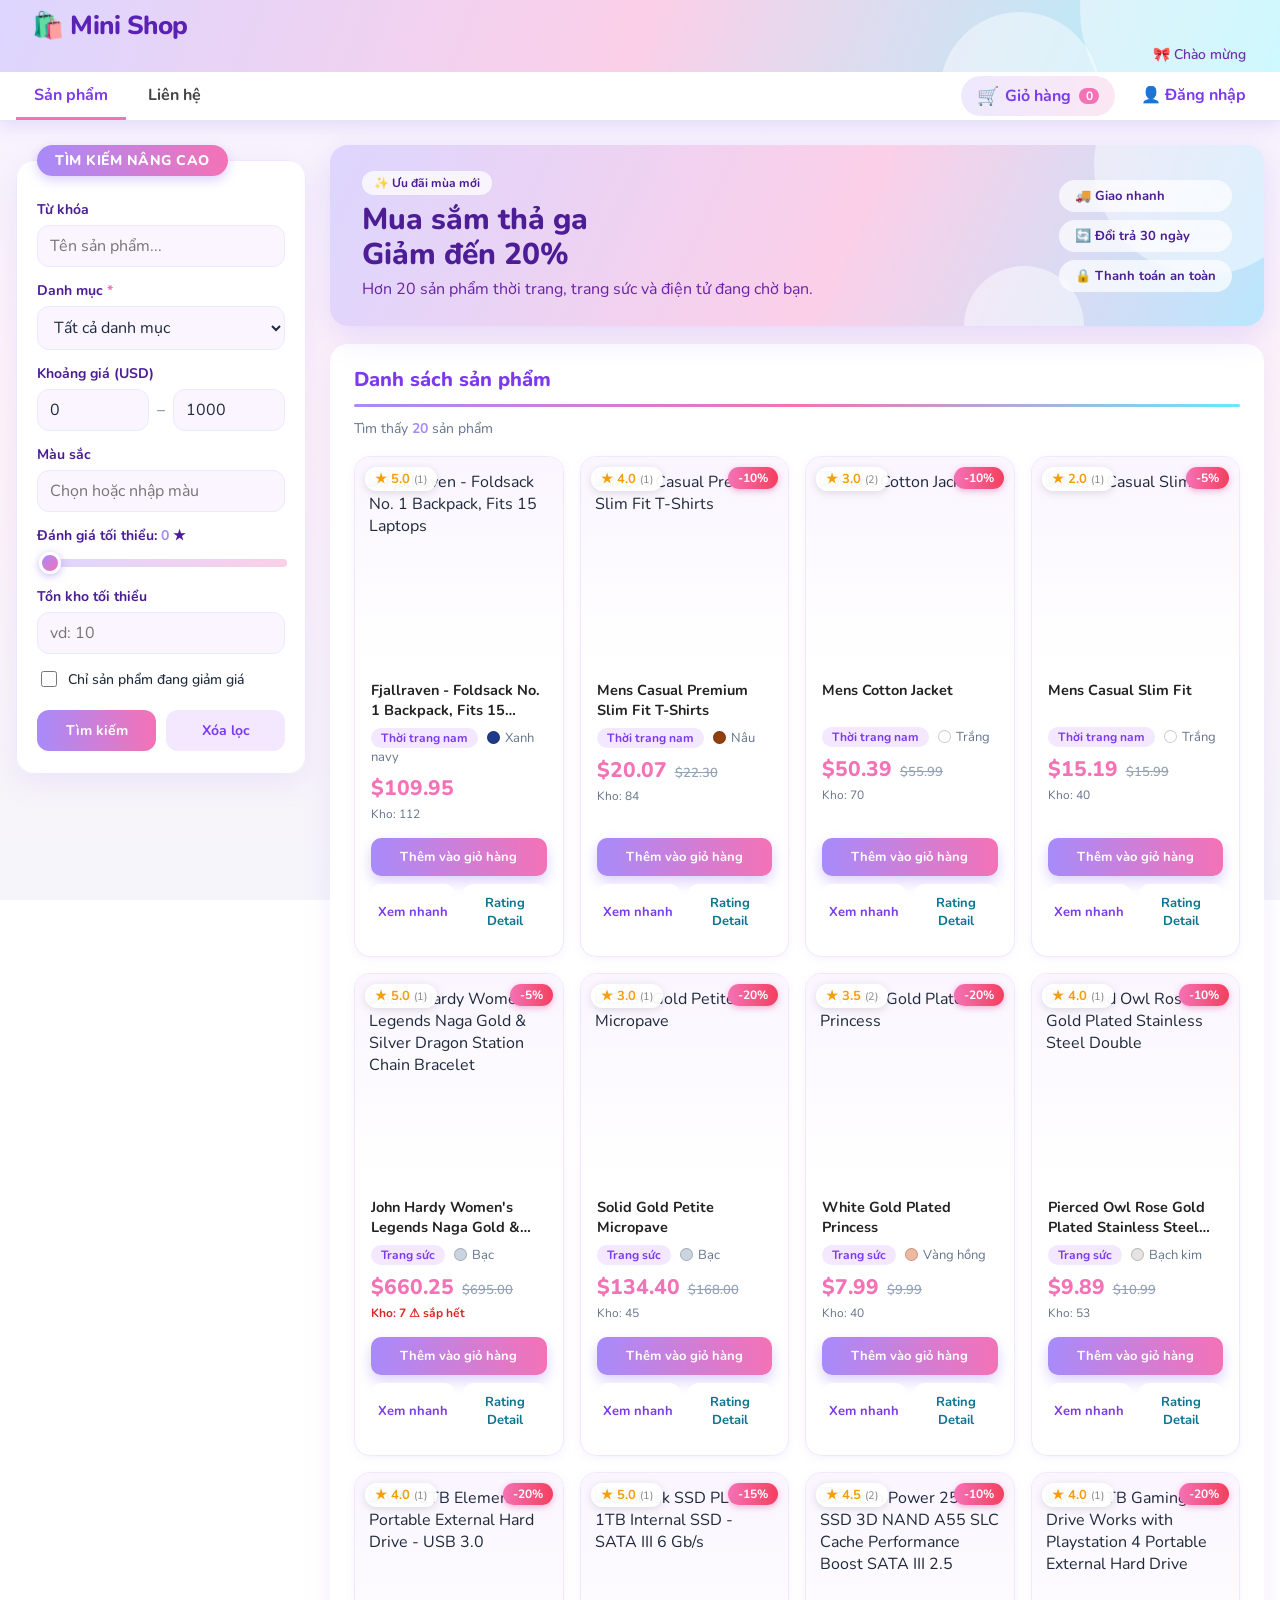
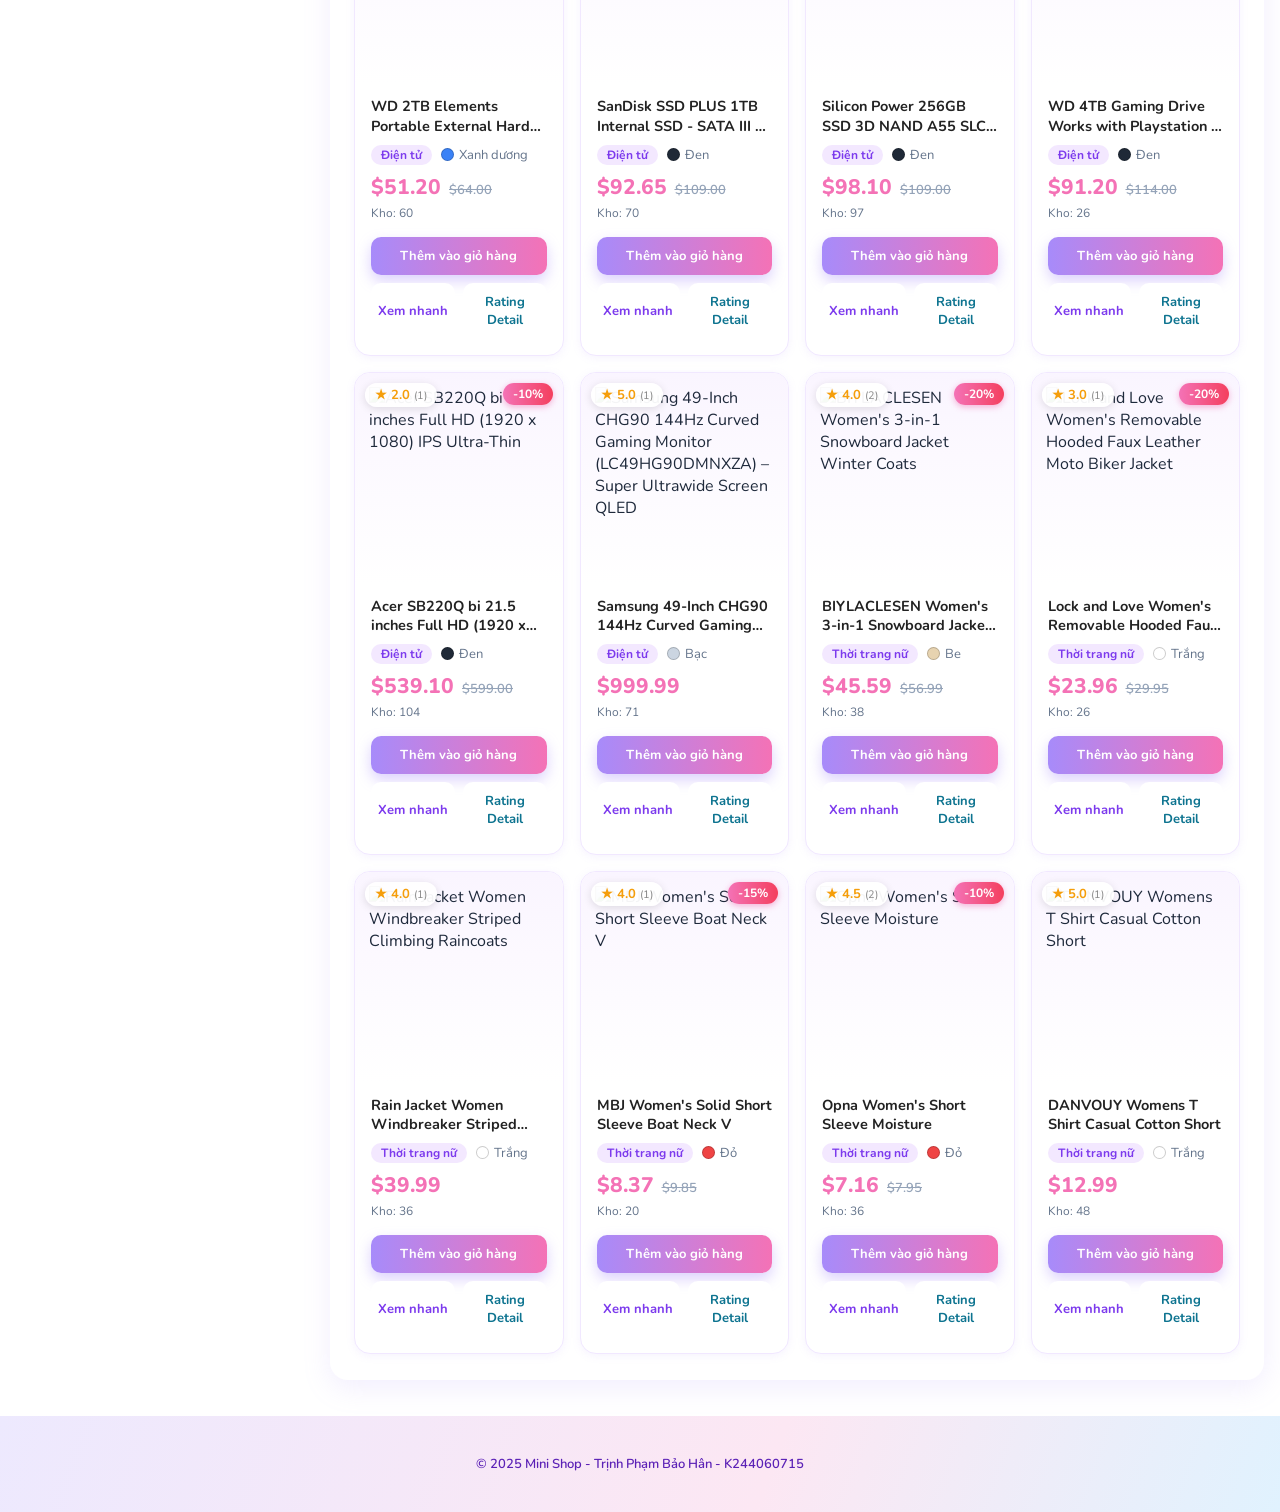
==== index.html @ b7e487e9 "Bai thi K244060715 - Mini Shop (index.html la trang chu) Co-Authored-By: Claude Sonnet 5.5 <noreply@" ====
<!DOCTYPE html>
<html lang="vi">
<head>
    <meta charset="utf-8" />
    <meta name="viewport" content="width=device-width, initial-scale=1" />
    <title>Danh sách sản phẩm - Mini Shop</title>
    <link rel="preconnect" href="https://fonts.googleapis.com" />
    <link href="https://fonts.googleapis.com/css2?family=Nunito:wght@400;600;700;800&display=swap" rel="stylesheet" />
    <link rel="stylesheet" href="css/main.css" />
</head>
<body>

    <!-- Header + menu duoc ghim (sticky) o dau trang -->
    <div class="site-top">
        <header class="site-header">
            <h1>Mini Shop</h1>
            <marquee class="slogan" direction="left" behavior="scroll" scrollamount="5" onmouseover="this.stop()" onmouseout="this.start()">
                🎀 Chào mừng đến Mini Shop – Cửa hàng bán hàng giả lập &nbsp;•&nbsp; 🚚 Miễn phí vận chuyển cho đơn từ $100 &nbsp;•&nbsp; 💜 Giảm giá đến 20% cho nhiều sản phẩm &nbsp;•&nbsp; ⭐ Đánh giá thật từ khách hàng
            </marquee>
        </header>
        <nav class="site-nav" aria-label="Menu chính">
            <ul>
                <li><a href="index.html" class="active">Sản phẩm</a></li>
                <li><a href="#">Liên hệ</a></li>
                <li class="cart-wrap">
                    <a href="#" id="lnkCart"><span class="cart-ico">🛒</span> Giỏ hàng <span id="spCart" class="cart-count">0</span></a>
                    <!-- Cau 6: Mini-cart de len man hinh (position:absolute, z-index) -->
                    <div id="miniCart" hidden>
                        <div class="mc-head"><strong>Giỏ hàng của bạn</strong><button type="button" data-action="close" title="Đóng">✕</button></div>
                        <div id="miniCartBody"></div>
                        <div class="mc-foot">
                            <span>Tổng tiền: <strong id="mcTotal">$0.00</strong></span>
                            <button type="button" id="btnCheckout" data-action="checkout">Thanh toán</button>
                        </div>
                    </div>
                </li>
                <li class="login-wrap"><a href="login.html">👤 Đăng nhập</a></li>
            </ul>
        </nav>
    </div>

    <div class="layout">

        <!-- Thanh bên: form tìm kiếm nâng cao -->
        <aside class="sidebar">
            <button type="button" id="btnFilter" class="filter-toggle" aria-expanded="false" aria-controls="frmSearch">🔍 Tìm kiếm nâng cao <span>▾</span></button>
            <form id="frmSearch" action="#" method="get" onsubmit="return search_products(event)" onreset="reset_search()">
                <fieldset>
                    <legend>Tìm kiếm nâng cao</legend>

                    <label for="txtKeyword">Từ khóa</label>
                    <input type="search" id="txtKeyword" name="keyword"
                           placeholder="Tên sản phẩm..."
                           minlength="2" maxlength="50"
                           pattern="[A-Za-z0-9À-ỹ\s\-',.&]+"
                           title="Từ 2 đến 50 ký tự: chữ, số, khoảng trắng và - ' , . &"
                           autocomplete="off" />

                    <label for="cbCategory">Danh mục <span class="req">*</span></label>
                    <select id="cbCategory" name="category" required>
                        <option value="">-- Chọn danh mục --</option>
                        <option value="all" selected>Tất cả danh mục</option>
                    </select>

                    <label for="numMin">Khoảng giá (USD)</label>
                    <div class="row">
                        <input type="number" id="numMin" name="priceMin"
                               min="0" max="1000" step="0.01" value="0" required
                               placeholder="Từ" aria-label="Giá thấp nhất" />
                        <span>–</span>
                        <input type="number" id="numMax" name="priceMax"
                               min="0" max="1000" step="0.01" value="1000" required
                               placeholder="Đến" aria-label="Giá cao nhất" />
                    </div>

                    <label for="cbColor">Màu sắc</label>
                    <input type="text" id="cbColor" name="color" list="dlColors"
                           placeholder="Chọn hoặc nhập màu"
                           maxlength="20" pattern="[A-Za-zÀ-ỹ\s]+"
                           title="Chỉ nhập chữ cái, ví dụ: Đen, Xanh navy" />
                    <datalist id="dlColors"></datalist>

                    <label for="rngRating">Đánh giá tối thiểu: <output id="outRating" for="rngRating">0</output> ★</label>
                    <input type="range" id="rngRating" name="rating"
                           min="0" max="5" step="0.5" value="0"
                           oninput="document.getElementById('outRating').value = this.value" />

                    <label for="numStock">Tồn kho tối thiểu</label>
                    <input type="number" id="numStock" name="stock" min="0" max="999" step="1" placeholder="vd: 10" />

                    <label class="chk">
                        <input type="checkbox" id="chkDiscount" name="onlyDiscount" value="1" />
                        Chỉ sản phẩm đang giảm giá
                    </label>

                    <div class="actions">
                        <button type="submit">Tìm kiếm</button>
                        <button type="reset" class="secondary">Xóa lọc</button>
                    </div>
                </fieldset>
            </form>
        </aside>

        <!-- Nội dung chính -->
        <main>
            <section class="banner" aria-label="Khuyến mãi">
                <div>
                    <span class="chip">✨ Ưu đãi mùa mới</span>
                    <h2>Mua sắm thả ga<br />Giảm đến 20%</h2>
                    <p>Hơn 20 sản phẩm thời trang, trang sức và điện tử đang chờ bạn.</p>
                </div>
                <div class="perks">
                    <span>🚚 Giao nhanh</span>
                    <span>🔄 Đổi trả 30 ngày</span>
                    <span>🔒 Thanh toán an toàn</span>
                </div>
            </section>

            <section class="products">
                <h2>Danh sách sản phẩm</h2>
                <p id="pResult" role="status">Đang tải dữ liệu...</p>
                <!-- Cau 3: luoi san pham. Cau 4: chi gan 1 event listener tren container nay -->
                <div id="gridProducts" class="grid"></div>
            </section>
        </main>
    </div>

    <footer class="site-footer">
        <p>&copy; 2025 Mini Shop - Trịnh Phạm Bảo Hân - K244060715</p>
    </footer>
    <dialog id="dlgInfo">
        <div id="dlgBody"></div>
        <form method="dialog"><button class="close">Đóng</button></form>
    </dialog>
    <!-- Cau 7: form thanh toan -->
    <dialog id="dlgCheckout">
        <h3>Thông tin giao hàng</h3>
        <form id="frmCheckout" novalidate>
            <label for="ckName">Họ và tên</label>
            <input type="text" id="ckName" name="fullName" placeholder="Nguyễn Văn A" autocomplete="off" />
            <span class="err" id="err_fullName"></span>

            <label for="ckPhone">Số điện thoại</label>
            <input type="tel" id="ckPhone" name="phone" placeholder="0912345678" autocomplete="off" />
            <span class="err" id="err_phone"></span>

            <label for="ckEmail">Email</label>
            <input type="text" id="ckEmail" name="email" placeholder="ten@gmail.com" autocomplete="off" />
            <span class="err" id="err_email"></span>

            <label for="ckAddress">Địa chỉ giao hàng</label>
            <input type="text" id="ckAddress" name="address" placeholder="Số nhà, đường, quận, thành phố" autocomplete="off" />
            <span class="err" id="err_address"></span>

            <label for="ckPay">Phương thức thanh toán</label>
            <select id="ckPay" name="payment">
                <option>Tiền mặt</option>
                <option>Chuyển khoản</option>
                <option>Ví MoMo</option>
                <option>Thẻ tín dụng</option>
            </select>

            <p class="ck-total">Tổng thanh toán: <strong id="ckTotal">$0.00</strong></p>
            <div class="ck-actions">
                <button type="submit" class="close">Xác nhận thanh toán</button>
                <button type="button" id="btnCancelCheckout" class="close cancel">Hủy</button>
            </div>
        </form>
    </dialog>

    <div id="toast" role="status"></div>

    <script src="js/main.js"></script>
    <script src="js/cart.js"></script>
    <script>
        load_products("datasets/products.xml", "datasets/reviews.xml", "datasets/customers.json", "cbCategory", "dlColors", "gridProducts");
        init_cart();
    </script>
</body>
</html>
---- css/main.css ----
:root {
    --primary: #a78bfa;
    --primary-dark: #7c3aed;
    --accent: #f472b6;
    --ink: #1e293b;
    --muted: #64748b;
    --line: #e2e8f0;
    --bg: #f5f5f5;
    --card: #ffffff;
}

* { box-sizing: border-box; }
body {
    margin: 0;
    font-family: "Segoe UI", Tahoma, Arial, sans-serif;
    background: var(--bg);
    color: var(--ink);
}

/* ---------- header / nav ---------- */
.site-header {
    background: linear-gradient(120deg, var(--primary-dark), var(--primary) 60%, #f472b6);
    color: #fff;
    padding: 26px 32px;
}
.site-header h1 { margin: 0; font-size: 30px; letter-spacing: .5px; }
.site-header p { margin: 6px 0 0; opacity: .85; }

.site-nav { background: #fff; border-bottom: 1px solid var(--line); box-shadow: 0 2px 8px rgba(15, 23, 42, .05); }
.site-nav ul { list-style: none; margin: 0 auto; padding: 0 16px; display: flex; gap: 4px; max-width: 1280px; }
.site-nav a {
    display: block; padding: 14px 18px; color: var(--muted); text-decoration: none; font-weight: 600;
    border-bottom: 3px solid transparent; transition: .15s;
}
.site-nav a:hover { color: var(--primary); }
.site-nav a.active { color: var(--primary); border-bottom-color: var(--primary); }

/* ---------- layout ---------- */
.layout { display: flex; gap: 24px; max-width: 1280px; margin: 24px auto; padding: 0 16px; align-items: flex-start; }
main { flex: 1; min-width: 0; }

/* ---------- sidebar / form ---------- */
.sidebar { width: 290px; flex-shrink: 0; position: sticky; top: 12px; }
.sidebar fieldset {
    background: var(--card); border: 0; border-radius: 16px; margin: 0; padding: 8px 20px 20px;
    box-shadow: 0 8px 24px rgba(15, 23, 42, .08);
}
.sidebar legend {
    font-weight: 700; font-size: 16px; color: #fff; background: var(--primary);
    padding: 6px 16px; border-radius: 20px;
}
.sidebar label { display: block; margin: 14px 0 6px; font-size: 13px; font-weight: 600; color: var(--muted); text-transform: uppercase; letter-spacing: .4px; }
.sidebar input[type=search], .sidebar input[type=text], .sidebar input[type=number], .sidebar select {
    width: 100%; padding: 9px 12px; border: 1.5px solid var(--line); border-radius: 10px;
    font: inherit; color: var(--ink); background: #f8fafc; transition: .15s;
}
.sidebar input:focus, .sidebar select:focus {
    outline: none; border-color: var(--primary); background: #fff; box-shadow: 0 0 0 3px rgba(139, 92, 246, .15);
}
.sidebar input[type=range] { width: 100%; accent-color: var(--primary); }
.sidebar output { color: var(--primary); font-weight: 700; }
.sidebar .row { display: flex; align-items: center; gap: 8px; color: var(--muted); }
.sidebar .chk { font-weight: 500; text-transform: none; letter-spacing: 0; font-size: 14px; color: var(--ink); display: flex; align-items: center; gap: 8px; cursor: pointer; }
.sidebar .chk input { accent-color: var(--primary); width: 16px; height: 16px; }
.req { color: var(--accent); }

/* trang thai validation cua HTML5 */
.sidebar input:invalid, .sidebar select:invalid { border-color: var(--accent); background: #fff1f2; }
.sidebar input:valid:not(:placeholder-shown) { border-color: #22c55e; }

.actions { display: flex; gap: 10px; margin-top: 20px; }
.actions button {
    flex: 1; padding: 11px; border: 0; border-radius: 10px; background: var(--primary); color: #fff;
    font: inherit; font-weight: 600; cursor: pointer; transition: .15s;
}
.actions button:hover { background: var(--primary-dark); transform: translateY(-1px); }
.actions button.secondary { background: #e2e8f0; color: var(--ink); }
.actions button.secondary:hover { background: #cbd5e1; }

/* ---------- danh sach san pham ---------- */
.products {
    background: var(--card); border-radius: 16px; padding: 22px 24px;
    box-shadow: 0 8px 24px rgba(15, 23, 42, .08);
}
.products h2 { margin: 0 0 4px; font-size: 22px; }
#pResult { margin: 0 0 16px; color: var(--muted); font-size: 14px; }
#pResult strong { color: var(--primary); }
.empty { grid-column: 1 / -1; text-align: center; color: var(--muted); padding: 30px 0; }

/* Cau 3: CSS Grid - Desktop 4 cot, Tablet 2 cot, Mobile 1 cot */
.grid { display: grid; grid-template-columns: repeat(4, 1fr); gap: 18px; }
@media (max-width: 1024px) { .grid { grid-template-columns: repeat(2, 1fr); } }
@media (max-width: 600px)  { .grid { grid-template-columns: 1fr; } }

.card {
    display: flex; flex-direction: column; background: #fff; border: 1px solid var(--line);
    border-radius: 14px; overflow: hidden; transition: transform .2s, box-shadow .2s;
}
.card:hover { transform: translateY(-4px); box-shadow: 0 14px 28px rgba(139, 92, 246, .18); }

.thumb { position: relative; height: 200px; background: #fff; padding: 14px; border-bottom: 1px solid var(--line); }
.thumb img { width: 100%; height: 100%; object-fit: contain; transition: transform .25s; }
.card:hover .thumb img { transform: scale(1.06); }
/* the <span> sao trung binh chen len anh (tao bang JS) */
.stars {
    position: absolute; left: 10px; top: 10px; padding: 3px 10px; border-radius: 20px;
    background: rgba(15, 23, 42, .85); color: #fbbf24; font-size: 13px; font-weight: 700;
}
.stars small { color: #cbd5e1; font-weight: 400; }
.stars.none { color: #cbd5e1; font-weight: 400; font-size: 12px; }
.sale { position: absolute; right: 10px; top: 10px; padding: 3px 9px; border-radius: 20px; background: var(--accent); color: #fff; font-size: 12px; font-weight: 700; }

.info { padding: 12px 14px 4px; flex: 1; }
.info h3 {
    margin: 0 0 8px; font-size: 14px; line-height: 1.35; min-height: 38px;
    display: -webkit-box; -webkit-line-clamp: 2; -webkit-box-orient: vertical; overflow: hidden;
}
.meta { margin: 0 0 8px; font-size: 13px; color: var(--muted); }
.tag { display: inline-block; padding: 2px 9px; margin-right: 6px; border-radius: 20px; background: #f5f3ff; color: var(--primary); font-size: 12px; font-weight: 600; }
.dot { display: inline-block; width: 13px; height: 13px; margin-right: 5px; border-radius: 50%; border: 1px solid rgba(0, 0, 0, .2); vertical-align: -2px; }
.price { margin: 0; font-size: 20px; font-weight: 700; color: var(--accent); }
.price del { margin-left: 8px; color: #94a3b8; font-size: 13px; font-weight: 400; }
.stock { margin: 4px 0 0; font-size: 12px; color: var(--muted); }
.stock.low { color: #dc2626; font-weight: 700; }
.stock.low::after { content: " ⚠ sắp hết"; }

.btns { display: grid; grid-template-columns: 1fr 1fr; gap: 8px; padding: 12px 14px 14px; }
.btns button { padding: 9px 6px; border: 0; border-radius: 9px; font: inherit; font-size: 13px; font-weight: 600; cursor: pointer; transition: .15s; }
.b-add { grid-column: 1 / -1; background: var(--primary); color: #fff; }
.b-add:hover { background: var(--primary-dark); }
.b-quick { background: #f5f3ff; color: var(--primary); }
.b-quick:hover { background: #ede9fe; }
.b-rating { background: #fffbeb; color: #b45309; }
.b-rating:hover { background: #fef3c7; }

/* Cau 3: Skeleton Loading bang CSS3 animation */
.skeleton { padding: 14px; gap: 10px; pointer-events: none; }
.sk {
    border-radius: 8px;
    background: linear-gradient(90deg, #e2e8f0 25%, #f1f5f9 50%, #e2e8f0 75%);
    background-size: 200% 100%;
    animation: shimmer 1.3s infinite linear;
}
.sk-img { height: 170px; }
.sk-line { height: 14px; }
.sk-line.short { width: 70%; }
.sk-line.shorter { width: 40%; }
.sk-btn { height: 36px; margin-top: 6px; }
@keyframes shimmer { from { background-position: 200% 0; } to { background-position: -200% 0; } }

/* gio hang, toast, dialog */
.cart-count { display: inline-block; min-width: 20px; padding: 0 6px; margin-left: 4px; border-radius: 10px; background: var(--accent); color: #fff; font-size: 12px; text-align: center; }
#toast {
    position: fixed; left: 50%; bottom: 30px; transform: translate(-50%, 30px); opacity: 0; pointer-events: none;
    background: #0f172a; color: #fff; padding: 12px 20px; border-radius: 10px; transition: .25s; z-index: 50;
}
#toast.show { opacity: 1; transform: translate(-50%, 0); }
dialog { border: 0; border-radius: 16px; padding: 24px; width: min(560px, 92vw); box-shadow: 0 20px 50px rgba(15, 23, 42, .35); }
dialog::backdrop { background: rgba(15, 23, 42, .55); backdrop-filter: blur(2px); }
dialog h3 { margin: 0 0 10px; }
dialog .close { margin-top: 14px; padding: 9px 22px; border: 0; border-radius: 9px; background: var(--primary); color: #fff; font: inherit; font-weight: 600; cursor: pointer; }
.qv { display: flex; gap: 18px; }
.qv img { width: 150px; height: 150px; object-fit: contain; border: 1px solid var(--line); border-radius: 10px; padding: 8px; }
.qv .desc { font-size: 14px; color: var(--muted); }
.avg { font-size: 22px; font-weight: 700; color: #d97706; margin: 0 0 8px; }
.avg small { font-size: 13px; color: var(--muted); font-weight: 400; }
.reviews { list-style: none; margin: 0; padding: 0; max-height: 320px; overflow: auto; }
.reviews li { padding: 10px 0; border-top: 1px solid var(--line); font-size: 14px; }
.rs { color: #f59e0b; letter-spacing: 1px; }
@media (max-width: 600px) { .qv { flex-direction: column; } }
/* ---------- footer ---------- */
.site-footer { text-align: center; padding: 22px; color: var(--muted); font-size: 13px; }

/* ---------- responsive ---------- */
@media (max-width: 1024px) {
    .layout { flex-direction: column; }
    .sidebar { width: 100%; position: static; }
    .products { overflow-x: auto; }
}

/* ================= lam dep them ================= */
body { background: var(--bg); background-attachment: fixed; }

.site-header { position: relative; overflow: hidden; }
.site-header::before, .site-header::after {
    content: ""; position: absolute; border-radius: 50%; background: rgba(255, 255, 255, .1);
}
.site-header::before { width: 260px; height: 260px; right: -60px; top: -120px; }
.site-header::after { width: 160px; height: 160px; right: 180px; bottom: -100px; }
.site-header h1::before { content: "🛍️ "; }

.site-nav { background: #fff; }

.sidebar fieldset, .products { border: 1px solid rgba(255, 255, 255, .8); }
.sidebar legend { box-shadow: 0 4px 10px rgba(139, 92, 246, .35); }

.products h2::before { content: ""; display: inline-block; width: 6px; height: 22px; margin-right: 10px; vertical-align: -4px; border-radius: 3px; background: linear-gradient(var(--primary), #f472b6); }

.actions button:not(.secondary) { box-shadow: 0 6px 14px rgba(139, 92, 246, .35); }
::selection { background: #ddd6fe; }

/* ================= phong cach Shopee / Lazada ================= */
body { background: var(--bg); }

.site-header { background: linear-gradient(120deg, #7c3aed, #a78bfa 40%, #f472b6 78%, #67e8f9); padding: 22px 32px 26px; }
.site-header h1 { font-size: 32px; font-weight: 800; letter-spacing: -.5px; }
.site-header::before, .site-header::after { background: rgba(255, 255, 255, .12); }

.site-nav { background: #fff; box-shadow: 0 1px 0 var(--line); }
.site-nav a { color: #444; }
.site-nav a:hover, .site-nav a.active { color: var(--primary); }

.sidebar fieldset, .products { border-radius: 4px; box-shadow: 0 1px 3px rgba(0, 0, 0, .1); border: 0; }
.sidebar legend { border-radius: 2px; background: var(--primary); box-shadow: none; text-transform: uppercase; font-size: 13px; letter-spacing: .5px; }
.sidebar input[type=search], .sidebar input[type=text], .sidebar input[type=number], .sidebar select { border-radius: 2px; background: #fff; border: 1px solid #dcdcdc; }
.sidebar input:focus, .sidebar select:focus { border-color: var(--primary); box-shadow: none; }
.sidebar label { text-transform: none; letter-spacing: 0; color: #333; font-size: 14px; }
.actions button { border-radius: 2px; text-transform: uppercase; font-size: 13px; box-shadow: none !important; }
.actions button:hover { transform: none; }
.actions button.secondary { background: #fff; border: 1px solid #ccc; color: #555; }

.products { padding: 18px 20px; }
.products h2 { font-size: 18px; text-transform: uppercase; color: var(--primary); border-bottom: 2px solid var(--primary); padding-bottom: 12px; margin-bottom: 12px; }
.products h2::before { display: none; }

.grid { gap: 10px; }
.card { border-radius: 4px; border: 1px solid transparent; box-shadow: 0 1px 2px rgba(0, 0, 0, .1); }
.card:hover { transform: translateY(-2px); border-color: var(--primary); box-shadow: 0 4px 12px rgba(0, 0, 0, .15); }
.thumb { border-bottom: 0; background: #fafafa; }
.stars { left: 0; top: 10px; border-radius: 0 10px 10px 0; background: #fff7e0; color: #f59e0b; box-shadow: 0 1px 3px rgba(0, 0, 0, .15); }
.stars small { color: #888; }
.stars.none { color: #999; }
.sale { right: 0; top: 0; border-radius: 0 0 0 6px; background: #ffd839; color: var(--primary); padding: 6px 8px; font-size: 12px; }
.info h3 { font-weight: 500; font-size: 14px; color: #222; }
.tag { border-radius: 2px; background: transparent; border: 1px solid var(--primary); color: var(--primary); padding: 1px 6px; }
.price { font-size: 19px; font-weight: 500; }
.price::before { content: ""; }
.btns button { border-radius: 2px; font-weight: 500; }
.b-add { background: var(--primary); }
.b-quick { background: #fff; border: 1px solid #ccc; color: #555; }
.b-quick:hover { background: #fafafa; border-color: var(--primary); color: var(--primary); }
.b-rating { background: #fff; border: 1px solid #f5c26b; color: #d97706; }
.b-rating:hover { background: #fffaf0; }
dialog { border-radius: 4px; }
dialog .close { border-radius: 2px; }
.cart-count { background: #fff; color: var(--primary); border: 1px solid var(--primary); }
.site-footer { background: #fff; margin-top: 30px; border-top: 4px solid var(--primary); }
/* ================= Cau 6: Mini-cart (position:absolute + z-index) ================= */
.cart-wrap { position: relative; }
#miniCart {
    position: absolute; right: 0; top: calc(100% + 6px); z-index: 1000;
    width: 420px; max-width: 92vw; background: #fff; border-radius: 4px;
    box-shadow: 0 10px 30px rgba(0, 0, 0, .3); border: 1px solid var(--line);
}
#miniCart[hidden] { display: none; }
#miniCart::before { content: ""; position: absolute; right: 30px; top: -8px; border: 8px solid transparent; border-top: 0; border-bottom-color: var(--primary); }
.mc-head { display: flex; justify-content: space-between; align-items: center; padding: 10px 14px; background: var(--primary); color: #fff; border-radius: 4px 4px 0 0; }
.mc-head button { background: none; border: 0; color: #fff; font-size: 16px; cursor: pointer; }
#miniCartBody { max-height: 320px; overflow: auto; padding: 6px 10px; }
.mc-empty { text-align: center; color: var(--muted); padding: 22px 0; margin: 0; }
#miniCartBody table { width: 100%; border-collapse: collapse; }
#miniCartBody th { text-align: left; font-size: 12px; color: var(--muted); font-weight: 600; padding: 6px 4px; border-bottom: 1px solid var(--line); }
#miniCartBody td { padding: 8px 4px; border-bottom: 1px solid #f0f0f0; font-size: 13px; vertical-align: middle; }
#miniCartBody td:first-child { display: flex; gap: 8px; align-items: center; }
#miniCartBody td img { width: 42px; height: 42px; object-fit: contain; border: 1px solid var(--line); border-radius: 4px; }
.mc-name { display: -webkit-box; -webkit-line-clamp: 2; -webkit-box-orient: vertical; overflow: hidden; font-weight: 500; color: #222; }
#miniCartBody small { color: var(--muted); }
.mc-qty { white-space: nowrap; }
.mc-qty button { width: 22px; height: 22px; border: 1px solid #ccc; background: #fff; border-radius: 2px; cursor: pointer; line-height: 1; }
.mc-qty button:hover { border-color: var(--primary); color: var(--primary); }
.mc-qty span { display: inline-block; min-width: 24px; text-align: center; }
.mc-del { border: 0; background: none; color: #999; cursor: pointer; }
.mc-del:hover { color: var(--primary); }
.mc-foot { display: flex; justify-content: space-between; align-items: center; padding: 12px 14px; border-top: 1px solid var(--line); background: #fafafa; border-radius: 0 0 4px 4px; }
.mc-foot strong { color: var(--primary); font-size: 18px; }
#btnCheckout { padding: 9px 20px; border: 0; border-radius: 2px; background: var(--primary); color: #fff; font: inherit; font-weight: 600; cursor: pointer; }
#btnCheckout:disabled { background: #ccc; cursor: not-allowed; }

/* ================= Cau 7: form thanh toan ================= */
#frmCheckout label { display: block; margin: 12px 0 4px; font-size: 14px; font-weight: 600; }
#frmCheckout input, #frmCheckout select { width: 100%; padding: 9px 12px; border: 1px solid #ccc; border-radius: 2px; font: inherit; }
#frmCheckout input:focus, #frmCheckout select:focus { outline: none; border-color: var(--primary); }
#frmCheckout input.ok { border-color: #22c55e; background: #f0fdf4; }
#frmCheckout input.bad { border-color: #dc2626; background: #fef2f2; }
.err { display: block; min-height: 16px; margin-top: 3px; font-size: 12px; color: #dc2626; }
.ck-total { margin: 14px 0 0; font-size: 15px; }
.ck-total strong { color: var(--primary); font-size: 20px; }
.ck-actions { display: flex; gap: 10px; }
dialog .close.cancel { background: #fff; color: #555; border: 1px solid #ccc; }

/* ================= Bang mau: hong - tim - xanh bien ================= */
:root { --sea: #06b6d4; }
body { background: linear-gradient(180deg, #f5f3ff 0, #fdf2f8 420px, #f5f5fa 900px) fixed; }
.site-nav a.active { border-bottom-color: var(--accent); }
.products h2 { color: var(--primary-dark); border-bottom: 0; position: relative; }
.products h2::after { content: ""; position: absolute; left: 0; right: 0; bottom: 0; height: 3px; border-radius: 3px; background: linear-gradient(90deg, #a78bfa, #f472b6, #67e8f9); }
.sidebar legend { background: linear-gradient(90deg, #a78bfa, #f472b6); }
.actions button:not(.secondary), .b-add, #btnCheckout, dialog .close:not(.cancel) { background: linear-gradient(90deg, #a78bfa, #f472b6); }
.actions button:not(.secondary):hover, .b-add:hover, #btnCheckout:not(:disabled):hover, dialog .close:not(.cancel):hover { background: linear-gradient(90deg, #8b5cf6, #ec6bab); }
#btnCheckout:disabled { background: #ccc; }
.sale { top: 10px; right: 10px; border-radius: 20px; background: linear-gradient(90deg, #f472b6, #f43f5e); color: #fff; padding: 3px 10px; box-shadow: 0 2px 6px rgba(236, 72, 153, .4); }
.stars { background: rgba(255, 255, 255, .95); }
.tag { border-color: #c4b5fd; color: var(--primary-dark); background: #f5f3ff; }
.price { color: var(--accent); font-weight: 700; }
.b-quick:hover { border-color: var(--sea); color: var(--sea); }
.b-rating { border-color: #67e8f9; color: #0e7490; }
.b-rating:hover { background: #ecfeff; }
.card:hover { border-color: #c4b5fd; box-shadow: 0 10px 24px rgba(139, 92, 246, .2); }
.cart-count { background: var(--accent); color: #fff; border: 0; }
.site-footer { border-top: 4px solid; border-image: linear-gradient(90deg, #a78bfa, #f472b6, #67e8f9) 1; }
#miniCart::before { border-bottom-color: #a78bfa; }
.mc-head { background: linear-gradient(90deg, #a78bfa, #f472b6); }
.mc-foot strong { color: var(--accent); }

/* ================= Thong bao (toast) kieu web ban hang ================= */
#toast {
    position: fixed; top: 76px; right: 20px; left: auto; bottom: auto; z-index: 3000;
    display: flex; align-items: center; gap: 12px; width: 380px; max-width: calc(100vw - 24px);
    padding: 14px 16px 16px; background: #fff; color: var(--ink); border-radius: 14px; overflow: hidden;
    box-shadow: 0 18px 40px rgba(91, 33, 182, .28), 0 0 0 1px rgba(139, 92, 246, .15);
    opacity: 0; transform: translateX(120%); pointer-events: none; transition: transform .35s cubic-bezier(.2, .9, .3, 1.2), opacity .25s;
}
#toast.show { opacity: 1; transform: translateX(0); pointer-events: auto; }
#toast::before { content: ""; position: absolute; left: 0; top: 0; bottom: 0; width: 5px; background: linear-gradient(#a78bfa, #f472b6, #67e8f9); }
.t-img { width: 56px; height: 56px; flex-shrink: 0; object-fit: contain; background: #fff; border: 1px solid var(--line); border-radius: 10px; padding: 4px; }
.t-ok { flex-shrink: 0; width: 40px; height: 40px; display: grid; place-items: center; border-radius: 50%; background: linear-gradient(135deg, #67e8f9, #a78bfa); color: #fff; font-weight: 700; font-size: 20px; }
.t-text { flex: 1; min-width: 0; display: flex; flex-direction: column; gap: 2px; }
.t-text strong { font-size: 14px; color: #16a34a; }
.t-text strong::before { content: "✔ "; }
.t-name { font-size: 13px; font-weight: 600; white-space: nowrap; overflow: hidden; text-overflow: ellipsis; }
.t-sub { font-size: 12px; color: var(--muted); }
.t-view { flex-shrink: 0; padding: 8px 12px; border: 0; border-radius: 8px; background: linear-gradient(90deg, #a78bfa, #f472b6); color: #fff; font: inherit; font-size: 12px; font-weight: 600; cursor: pointer; }
.t-view:hover { filter: brightness(1.1); }
.t-bar { position: absolute; left: 0; bottom: 0; height: 3px; width: 100%; background: linear-gradient(90deg, #a78bfa, #f472b6, #67e8f9); transform-origin: left; }
#toast.show .t-bar { animation: toastbar 3.5s linear forwards; }
@keyframes toastbar { from { transform: scaleX(1); } to { transform: scaleX(0); } }
@media (max-width: 600px) { #toast { top: 64px; right: 12px; } }

/* ================= Header ghim + pastel + chu chay (marquee) ================= */
.site-top { position: sticky; top: 0; z-index: 100; box-shadow: 0 4px 16px rgba(167, 139, 250, .25); }
.site-header {
    background: linear-gradient(110deg, #ddd6fe, #fbcfe8 50%, #a5f3fc);
    color: #4c1d95; padding: 10px 32px 8px;
}
.site-header::before, .site-header::after { background: rgba(255, 255, 255, .45); }
.site-header h1 { font-size: 26px; line-height: 1.2; color: #5b21b6; }
.site-header .slogan { display: block; margin-top: 4px; font-size: 14px; font-weight: 500; color: #6b21a8; opacity: 1; }
.site-nav { position: static; top: auto; background: #fff; backdrop-filter: none; box-shadow: none; }
.site-nav a { padding: 11px 18px; }

/* cac phan tu dinh o tren phai tru hao chieu cao header ghim */
.sidebar { top: 140px; }
#toast { top: 150px; }
@media (max-width: 1024px) { .sidebar { top: auto; } }
@media (max-width: 600px) { #toast { top: 140px; } .site-header { padding: 8px 16px; } }

/* ================= Lam dep them: font, banner, the san pham, form ================= */
body, button, input, select { font-family: "Nunito", "Segoe UI", Tahoma, Arial, sans-serif; }
html { scroll-behavior: smooth; }

/* banner khuyen mai */
.banner {
    position: relative; overflow: hidden; display: flex; justify-content: space-between; align-items: center; gap: 20px; flex-wrap: wrap;
    margin-bottom: 18px; padding: 26px 32px; border-radius: 18px; color: #4c1d95;
    background: linear-gradient(115deg, #ddd6fe 0%, #fbcfe8 55%, #bae6fd 100%);
    box-shadow: 0 10px 30px rgba(167, 139, 250, .25);
}
.banner::before, .banner::after { content: ""; position: absolute; border-radius: 50%; background: rgba(255, 255, 255, .45); }
.banner::before { width: 220px; height: 220px; right: -50px; top: -90px; }
.banner::after { width: 120px; height: 120px; right: 180px; bottom: -60px; }
.banner > * { position: relative; z-index: 1; }
.banner h2 { margin: 8px 0 6px; font-size: 30px; line-height: 1.15; font-weight: 800; }
.banner p { margin: 0; color: #6b21a8; }
.chip { display: inline-block; padding: 4px 12px; border-radius: 20px; background: rgba(255, 255, 255, .75); font-size: 12px; font-weight: 700; }
.perks { display: flex; flex-direction: column; gap: 8px; }
.perks span { padding: 7px 16px; border-radius: 20px; background: rgba(255, 255, 255, .7); font-size: 13px; font-weight: 700; backdrop-filter: blur(4px); }

/* khung noi dung */
.sidebar fieldset, .products { border-radius: 18px; box-shadow: 0 8px 28px rgba(167, 139, 250, .15); }
.products { padding: 22px 24px 26px; }
.products h2 { font-size: 20px; font-weight: 800; text-transform: none; letter-spacing: 0; padding-bottom: 14px; }
#pResult { margin-bottom: 18px; }

/* the san pham */
.grid { gap: 16px; }
.card { border-radius: 16px; border: 1px solid #f1e8ff; box-shadow: 0 2px 8px rgba(167, 139, 250, .1); transition: transform .25s, box-shadow .25s, border-color .25s; }
.card:hover { transform: translateY(-6px); border-color: #ddd6fe; box-shadow: 0 16px 32px rgba(167, 139, 250, .28); }
.thumb { height: 210px; background: linear-gradient(180deg, #faf5ff, #fff); }
.stars { border-radius: 20px; left: 10px; padding: 3px 10px; box-shadow: 0 2px 8px rgba(0, 0, 0, .12); }
.info { padding: 14px 16px 4px; }
.info h3 { font-size: 14.5px; font-weight: 700; }
.tag { border: 0; border-radius: 20px; background: #f3e8ff; color: #7c3aed; padding: 2px 10px; font-weight: 700; }
.price { font-size: 21px; font-weight: 800; }
.price del { font-weight: 600; }
.btns { padding: 12px 16px 16px; }
.btns button { border-radius: 10px; padding: 10px 6px; font-weight: 700; }
.b-add { box-shadow: 0 6px 14px rgba(167, 139, 250, .4); }
.b-add:hover { transform: translateY(-1px); }
.b-quick { border: 1.5px solid #e9d5ff; color: #7c3aed; }
.b-rating { border: 1.5px solid #bae6fd; color: #0e7490; }

/* form tim kiem */
.sidebar fieldset { padding: 10px 20px 22px; border: 1px solid #f1e8ff; background: #fff; }
.sidebar legend { border-radius: 20px; padding: 6px 18px; font-size: 14px; font-weight: 800; box-shadow: 0 4px 12px rgba(167, 139, 250, .4); }
.sidebar label { font-weight: 700; color: #4c1d95; }
.sidebar input[type=search], .sidebar input[type=text], .sidebar input[type=number], .sidebar select { border-radius: 12px; border: 1.5px solid #ede9fe; background: #faf5ff; }
.sidebar input:focus, .sidebar select:focus { background: #fff; border-color: #a78bfa; box-shadow: 0 0 0 4px rgba(167, 139, 250, .2); }
.actions button { border-radius: 12px; text-transform: none; font-size: 14px; font-weight: 700; }
.actions button.secondary { background: #f3e8ff; border: 0; color: #7c3aed; }

/* menu */
.site-nav a { font-weight: 700; border-radius: 0; }
.site-nav a.active { color: #7c3aed; border-bottom-color: #f472b6; }

/* hop thoai + mini-cart */
dialog { border-radius: 20px; padding: 26px; }
#miniCart { border-radius: 16px; overflow: hidden; box-shadow: 0 20px 44px rgba(124, 58, 237, .25); border: 0; }
.mc-head { border-radius: 0; padding: 12px 16px; }
.mc-foot { border-radius: 0; }

/* thanh cuon */
::-webkit-scrollbar { width: 10px; height: 10px; }
::-webkit-scrollbar-thumb { background: #ddd6fe; border-radius: 10px; }
::-webkit-scrollbar-thumb:hover { background: #c4b5fd; }

/* chan trang */
.site-footer { margin-top: 36px; padding: 26px; background: linear-gradient(110deg, #ede9fe, #fce7f3 60%, #e0f2fe); color: #5b21b6; font-weight: 600; border-top: 0; border-image: none; }
@media (max-width: 600px) { .banner { padding: 20px; } .banner h2 { font-size: 24px; } .perks { flex-direction: row; flex-wrap: wrap; } }

/* ================= Gio hang o goc phai tren (nhu web ban hang that) ================= */
.cart-wrap { margin-left: auto; }
.site-nav ul { align-items: center; }
.cart-wrap > a {
    display: flex; align-items: center; gap: 6px; margin: 4px 0; padding: 8px 16px;
    border: 0; border-radius: 24px; background: linear-gradient(90deg, #ede9fe, #fce7f3); color: #7c3aed;
}
.cart-wrap > a:hover { background: linear-gradient(90deg, #ddd6fe, #fbcfe8); }
.cart-ico { font-size: 18px; }
.cart-wrap .cart-count { margin-left: 2px; }
#miniCart { overflow: visible; right: 0; top: calc(100% + 10px); }
#miniCart::before { right: 34px; top: -9px; border: 9px solid transparent; border-top: 0; border-bottom-color: #a78bfa; }
.mc-head { border-radius: 16px 16px 0 0; }
.mc-foot { border-radius: 0 0 16px 16px; }
@media (max-width: 600px) {
    .site-nav ul { flex-wrap: wrap; padding: 0 8px; }
    .site-nav a { padding: 10px 10px; font-size: 14px; }
    #miniCart { width: min(420px, 94vw); }
}

/* Dang nhap nam sat gio hang, ca hai o goc phai */
.login-wrap { margin-left: auto; }
.cart-wrap { margin-left: 4px; }
.login-wrap a { color: #7c3aed; }

/* Gio hang ben trai, Dang nhap ben phai (sat mep phai) */
.cart-wrap { margin-left: auto; }
.login-wrap { margin-left: 4px; }

/* ================= Sua loi form tim kiem bi chen tren mobile/tablet ================= */
/* fieldset va flex item mac dinh khong co lai duoc (min-width: auto) -> tran ra ngoai va de len noi dung khac */
.layout > * { min-width: 0; }
.sidebar fieldset { min-width: 0; width: 100%; margin: 0; }
.sidebar input, .sidebar select { max-width: 100%; min-width: 0; }
.sidebar .row input { flex: 1 1 0; width: auto; }
.sidebar .row span { flex: 0 0 auto; }

@media (max-width: 1024px) {
    .layout { align-items: stretch; gap: 16px; margin: 16px auto; }
    .sidebar { width: 100%; position: static; z-index: 0; }
    /* tren tablet: cac o nhap xep 2 cot cho gon */
    .sidebar fieldset { display: grid; grid-template-columns: 1fr 1fr; column-gap: 16px; }
    .sidebar fieldset > legend { grid-column: 1 / -1; }
    .sidebar fieldset > .actions, .sidebar fieldset > .chk { grid-column: 1 / -1; }
}
@media (max-width: 600px) {
    .sidebar fieldset { display: block; padding: 10px 16px 18px; }
    /* menu + header ghim gon hon de khong che noi dung */
    .site-header h1 { font-size: 20px; }
    .site-header .slogan { font-size: 12px; margin-top: 2px; }
    .site-nav ul { flex-wrap: wrap; gap: 0; }
    .site-nav a { padding: 8px 10px; font-size: 13px; }
    .cart-wrap > a { padding: 5px 12px; margin: 2px 0; }
    .products { padding: 16px 14px 20px; }
    .banner h2 { font-size: 22px; }
}

/* ================= Form tim kiem: thu gon tren mobile/tablet, sua kieu hien thi ================= */
.filter-toggle { display: none; }

/* chi bao loi/dung sau khi nguoi dung da thao tac (khong do/xanh ngay luc moi vao trang) */
.sidebar input:invalid, .sidebar select:invalid { border-color: #ede9fe; background: #faf5ff; }
.sidebar input:valid:not(:placeholder-shown) { border-color: #ede9fe; }
.sidebar input:user-invalid, .sidebar select:user-invalid { border-color: #f43f5e; background: #fff1f2; }
.sidebar input:user-valid { border-color: #34d399; }

/* thanh truot rating */
.sidebar input[type=range] {
    -webkit-appearance: none; appearance: none; height: 8px; padding: 0; border: 0; border-radius: 8px;
    background: #ede9fe; box-shadow: none;
}
.sidebar input[type=range]:focus { box-shadow: 0 0 0 4px rgba(167, 139, 250, .2); }
.sidebar input[type=range]::-webkit-slider-runnable-track { height: 8px; border-radius: 8px; background: linear-gradient(90deg, #ddd6fe, #fbcfe8); }
.sidebar input[type=range]::-webkit-slider-thumb {
    -webkit-appearance: none; width: 22px; height: 22px; margin-top: -7px; border-radius: 50%;
    background: linear-gradient(135deg, #a78bfa, #f472b6); border: 3px solid #fff; box-shadow: 0 2px 8px rgba(167, 139, 250, .6);
}
.sidebar input[type=range]::-moz-range-track { height: 8px; border-radius: 8px; background: linear-gradient(90deg, #ddd6fe, #fbcfe8); }
.sidebar input[type=range]::-moz-range-thumb { width: 18px; height: 18px; border-radius: 50%; background: #f472b6; border: 3px solid #fff; }

@media (max-width: 1024px) {
    .filter-toggle {
        display: flex; justify-content: space-between; align-items: center; width: 100%; padding: 13px 18px;
        border: 0; border-radius: 14px; font: inherit; font-weight: 800; font-size: 15px; color: #fff; cursor: pointer;
        background: linear-gradient(90deg, #a78bfa, #f472b6); box-shadow: 0 6px 16px rgba(167, 139, 250, .4);
    }
    .filter-toggle span { transition: transform .2s; }
    .sidebar.open .filter-toggle span { transform: rotate(180deg); }
    .sidebar form { display: none; margin-top: 12px; }
    .sidebar.open form { display: block; }
}
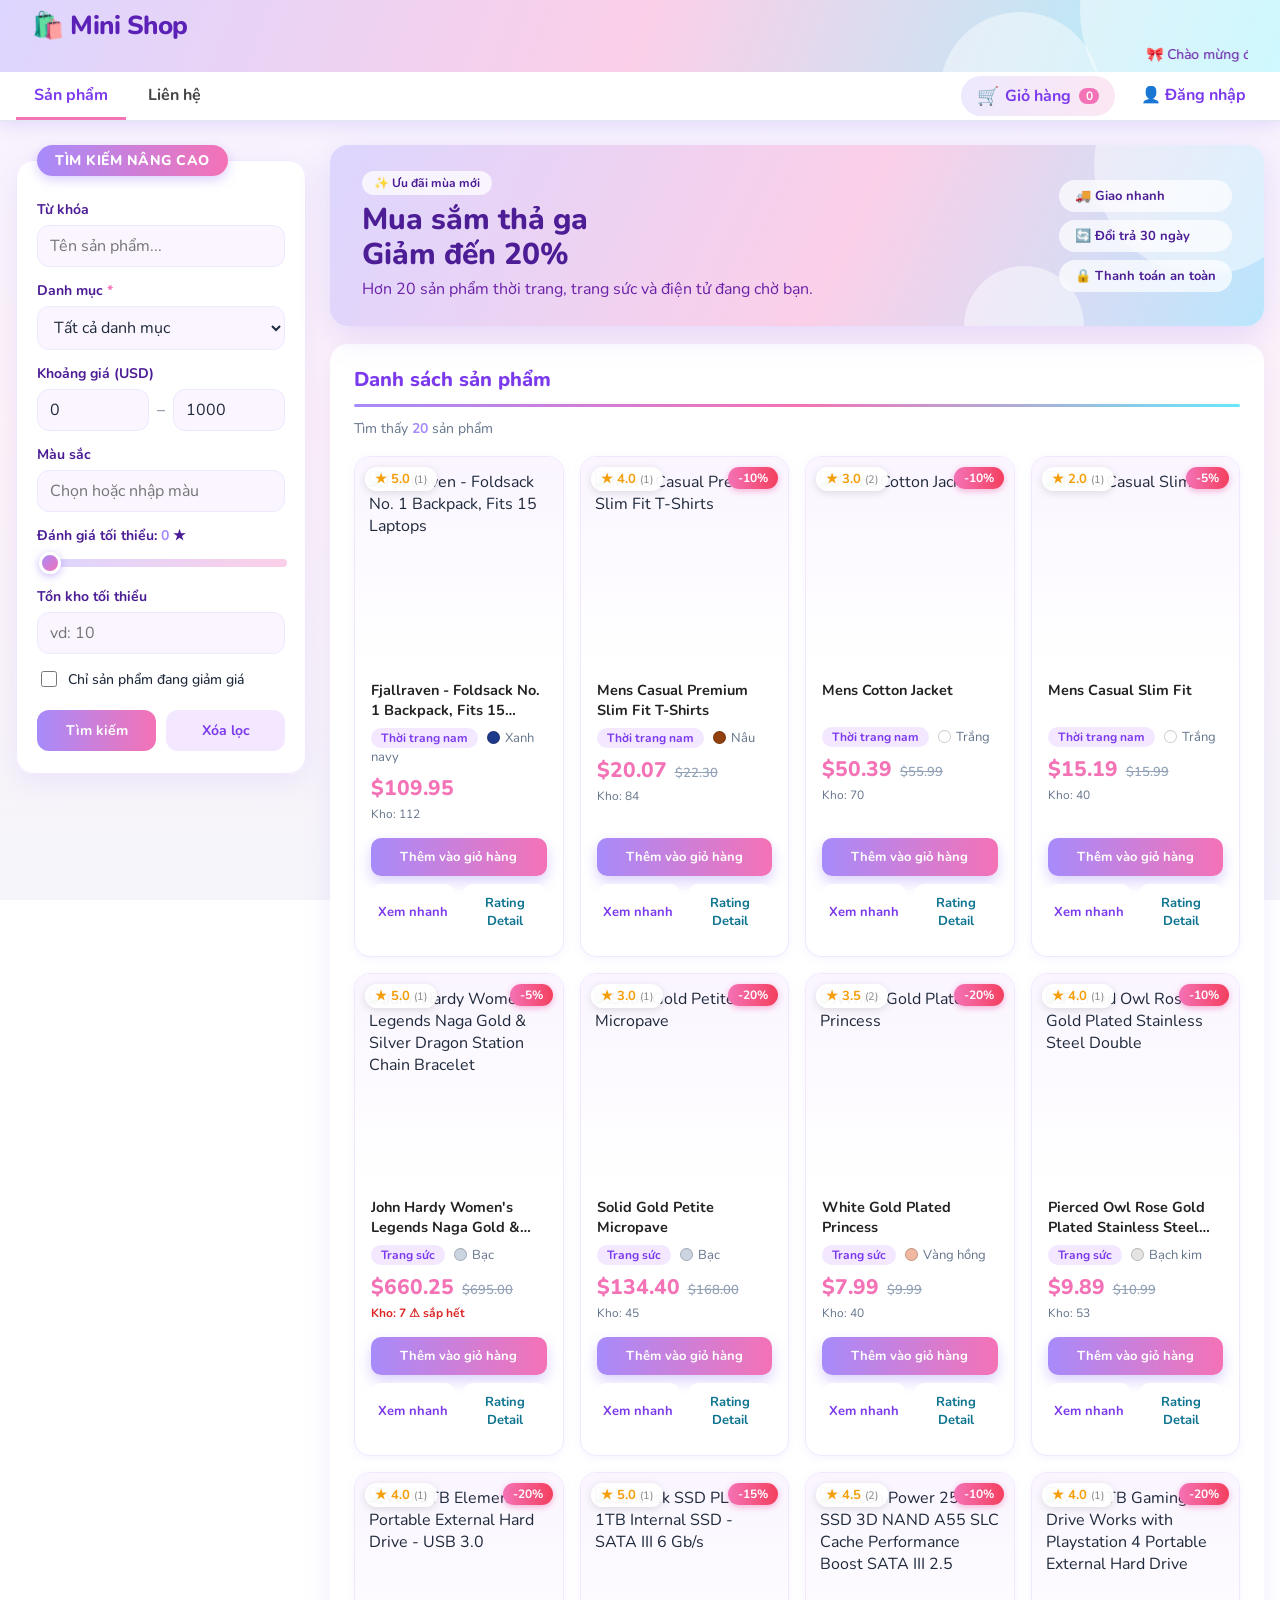
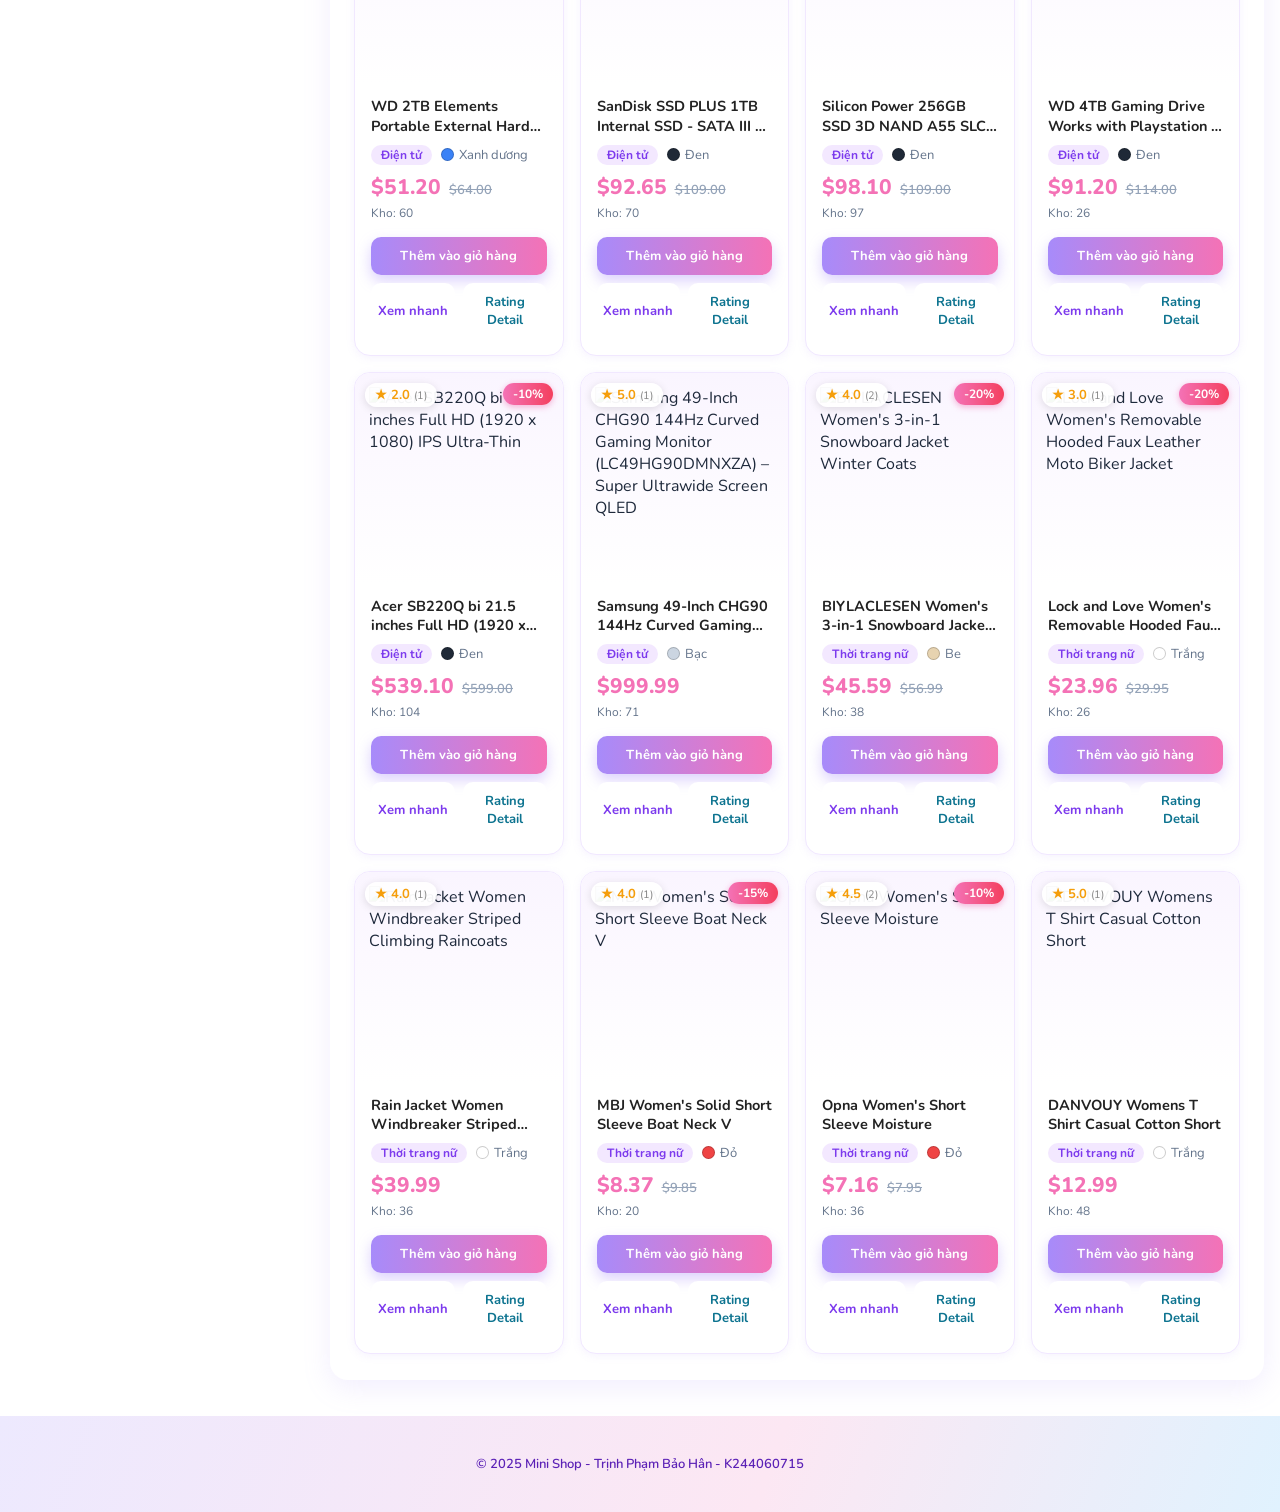
==== commit 42dc3161: "Cap nhat: trang Lien he, man hinh admin (Don hang, San pham ban chay), sua loi du lieu carts.xml, th" ====
--- a/index.html
+++ b/index.html
@@ -21,7 +21,7 @@
         <nav class="site-nav" aria-label="Menu chính">
             <ul>
                 <li><a href="index.html" class="active">Sản phẩm</a></li>
-                <li><a href="#">Liên hệ</a></li>
+                <li><a href="contact.html">Liên hệ</a></li>
                 <li class="cart-wrap">
                     <a href="#" id="lnkCart"><span class="cart-ico">🛒</span> Giỏ hàng <span id="spCart" class="cart-count">0</span></a>
                     <!-- Cau 6: Mini-cart de len man hinh (position:absolute, z-index) -->
@@ -103,7 +103,7 @@
 
         <!-- Nội dung chính -->
         <main>
-            <section class="banner" aria-label="Khuyến mãi">
+            <article class="banner" aria-label="Khuyến mãi">
                 <div>
                     <span class="chip">✨ Ưu đãi mùa mới</span>
                     <h2>Mua sắm thả ga<br />Giảm đến 20%</h2>
@@ -114,7 +114,7 @@
                     <span>🔄 Đổi trả 30 ngày</span>
                     <span>🔒 Thanh toán an toàn</span>
                 </div>
-            </section>
+            </article>
 
             <section class="products">
                 <h2>Danh sách sản phẩm</h2>
--- a/css/main.css
+++ b/css/main.css
@@ -518,3 +518,40 @@
     .sidebar form { display: none; margin-top: 12px; }
     .sidebar.open form { display: block; }
 }
+
+/* ================= Trang Lien he ================= */
+.contact { max-width: 1100px; margin: 24px auto; padding: 0 16px; }
+.contact-intro { text-align: center; margin-bottom: 22px; padding: 28px 20px; border-radius: 18px; color: #4c1d95; background: linear-gradient(115deg, #ddd6fe, #fbcfe8 55%, #bae6fd); box-shadow: 0 10px 30px rgba(167, 139, 250, .25); }
+.contact-intro h2 { margin: 0 0 8px; font-size: 28px; font-weight: 800; }
+.contact-intro p { margin: 0 auto; max-width: 620px; color: #6b21a8; }
+
+.contact-grid { display: grid; grid-template-columns: 1fr 1.3fr; gap: 20px; align-items: start; }
+.contact-info { display: flex; flex-direction: column; gap: 12px; }
+.info-card { display: flex; gap: 14px; align-items: center; padding: 14px 18px; background: #fff; border: 1px solid #f1e8ff; border-radius: 16px; box-shadow: 0 2px 10px rgba(167, 139, 250, .12); transition: .2s; }
+.info-card:hover { transform: translateX(4px); box-shadow: 0 8px 20px rgba(167, 139, 250, .25); }
+.info-card .ic { flex-shrink: 0; width: 46px; height: 46px; display: grid; place-items: center; border-radius: 14px; font-size: 22px; background: linear-gradient(135deg, #ede9fe, #fce7f3); }
+.info-card h3 { margin: 0 0 2px; font-size: 15px; color: #5b21b6; }
+.info-card p { margin: 0; font-size: 14px; color: var(--muted); }
+
+.contact-form, .faq { background: #fff; border-radius: 18px; padding: 22px 24px 26px; box-shadow: 0 8px 28px rgba(167, 139, 250, .15); }
+.contact-form h3, .faq h3 { margin: 0 0 6px; font-size: 20px; font-weight: 800; color: #5b21b6; }
+.contact-form label { display: block; margin: 14px 0 5px; font-size: 14px; font-weight: 700; color: #4c1d95; }
+.contact-form input, .contact-form select, .contact-form textarea {
+    width: 100%; padding: 10px 14px; border: 1.5px solid #ede9fe; border-radius: 12px; background: #faf5ff; font: inherit; color: var(--ink); resize: vertical;
+}
+.contact-form input:focus, .contact-form select:focus, .contact-form textarea:focus { outline: none; background: #fff; border-color: #a78bfa; box-shadow: 0 0 0 4px rgba(167, 139, 250, .2); }
+.contact-form input.ok, .contact-form textarea.ok { border-color: #34d399; background: #f0fdf4; }
+.contact-form input.bad, .contact-form textarea.bad { border-color: #f43f5e; background: #fff1f2; }
+.contact-form .err { display: block; min-height: 16px; margin-top: 3px; font-size: 12px; color: #dc2626; }
+.contact-form .send { margin-top: 16px; width: 100%; padding: 12px; border: 0; border-radius: 12px; background: linear-gradient(90deg, #a78bfa, #f472b6); color: #fff; font: inherit; font-weight: 800; cursor: pointer; box-shadow: 0 6px 14px rgba(167, 139, 250, .4); transition: .15s; }
+.contact-form .send:hover { transform: translateY(-1px); filter: brightness(1.05); }
+.sent { min-height: 20px; margin: 12px 0 0; font-size: 14px; font-weight: 700; color: #16a34a; }
+.sent.bad { color: #dc2626; }
+
+.faq { margin-top: 20px; }
+.faq details { padding: 12px 0; border-top: 1px solid #f1e8ff; }
+.faq summary { cursor: pointer; font-weight: 700; color: #4c1d95; }
+.faq summary:hover { color: #7c3aed; }
+.faq details p { margin: 8px 0 0; color: var(--muted); font-size: 14px; }
+
+@media (max-width: 800px) { .contact-grid { grid-template-columns: 1fr; } .contact-intro h2 { font-size: 22px; } }
